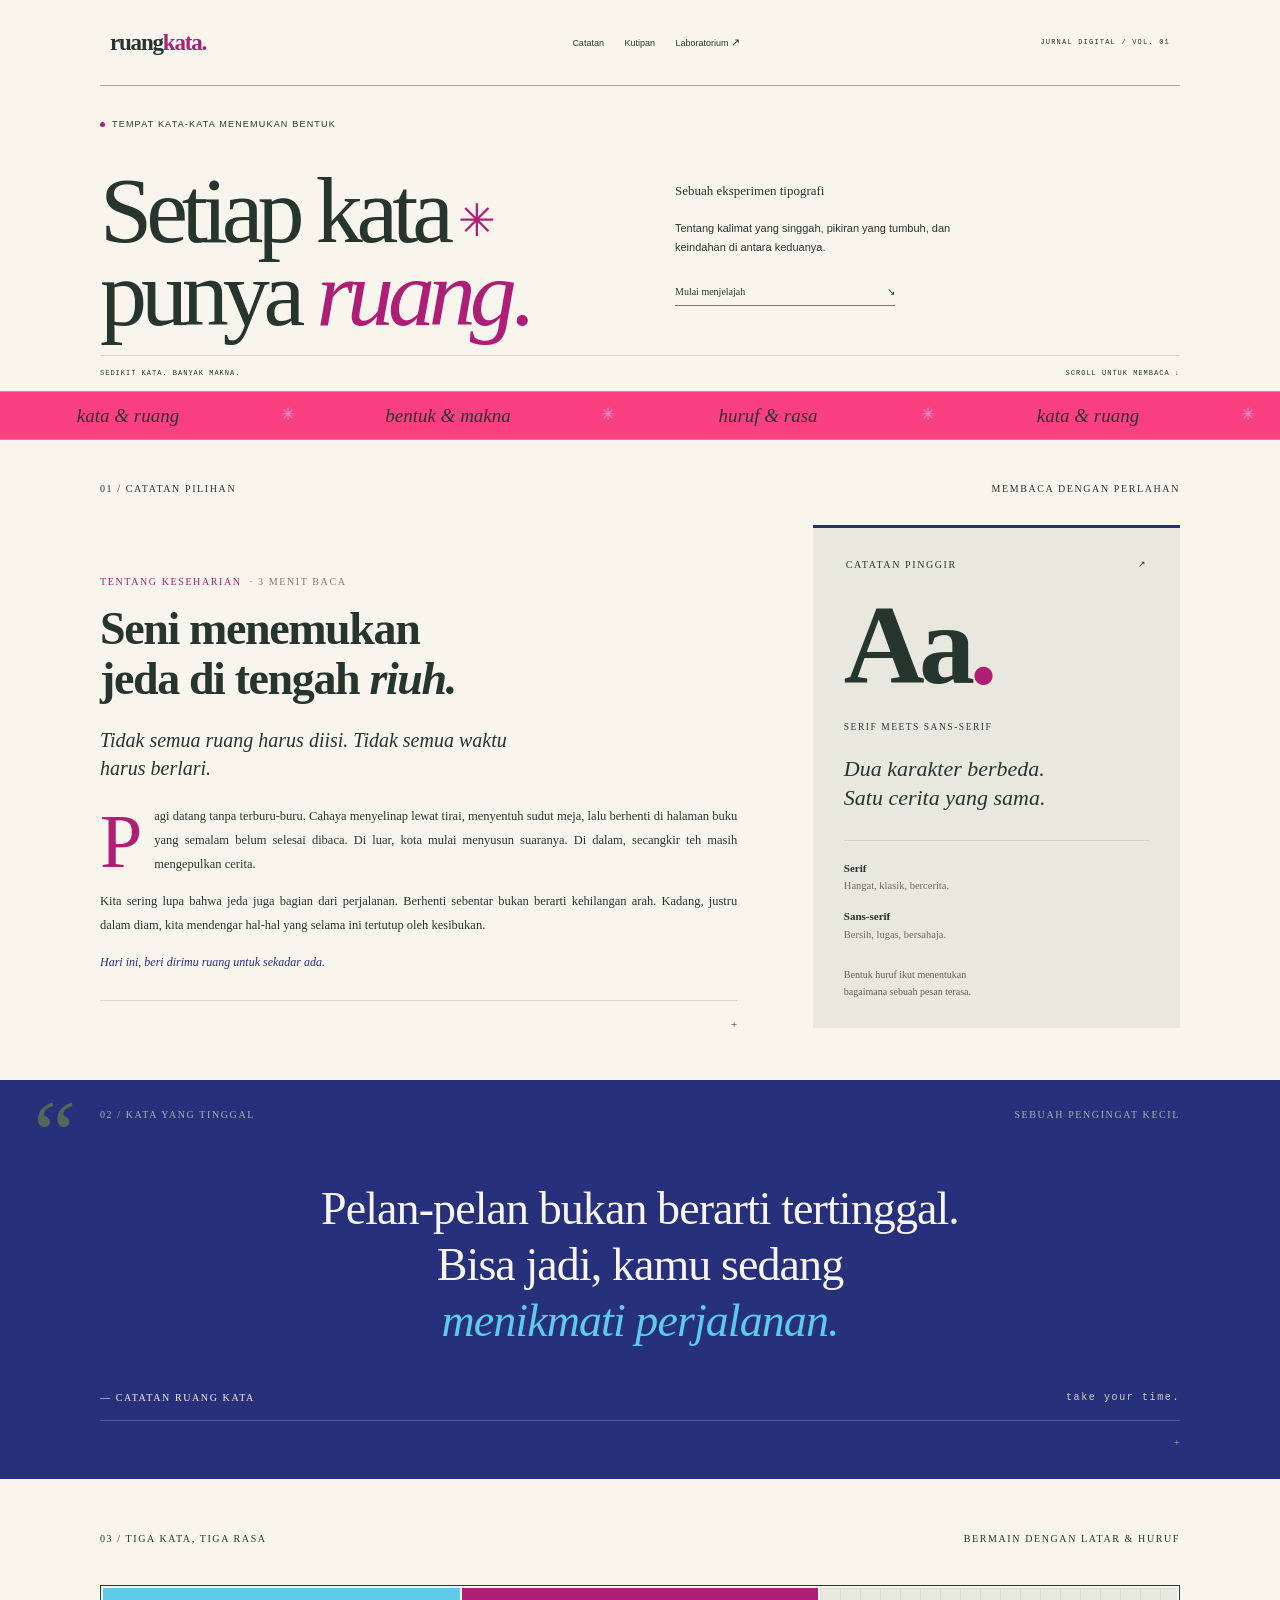
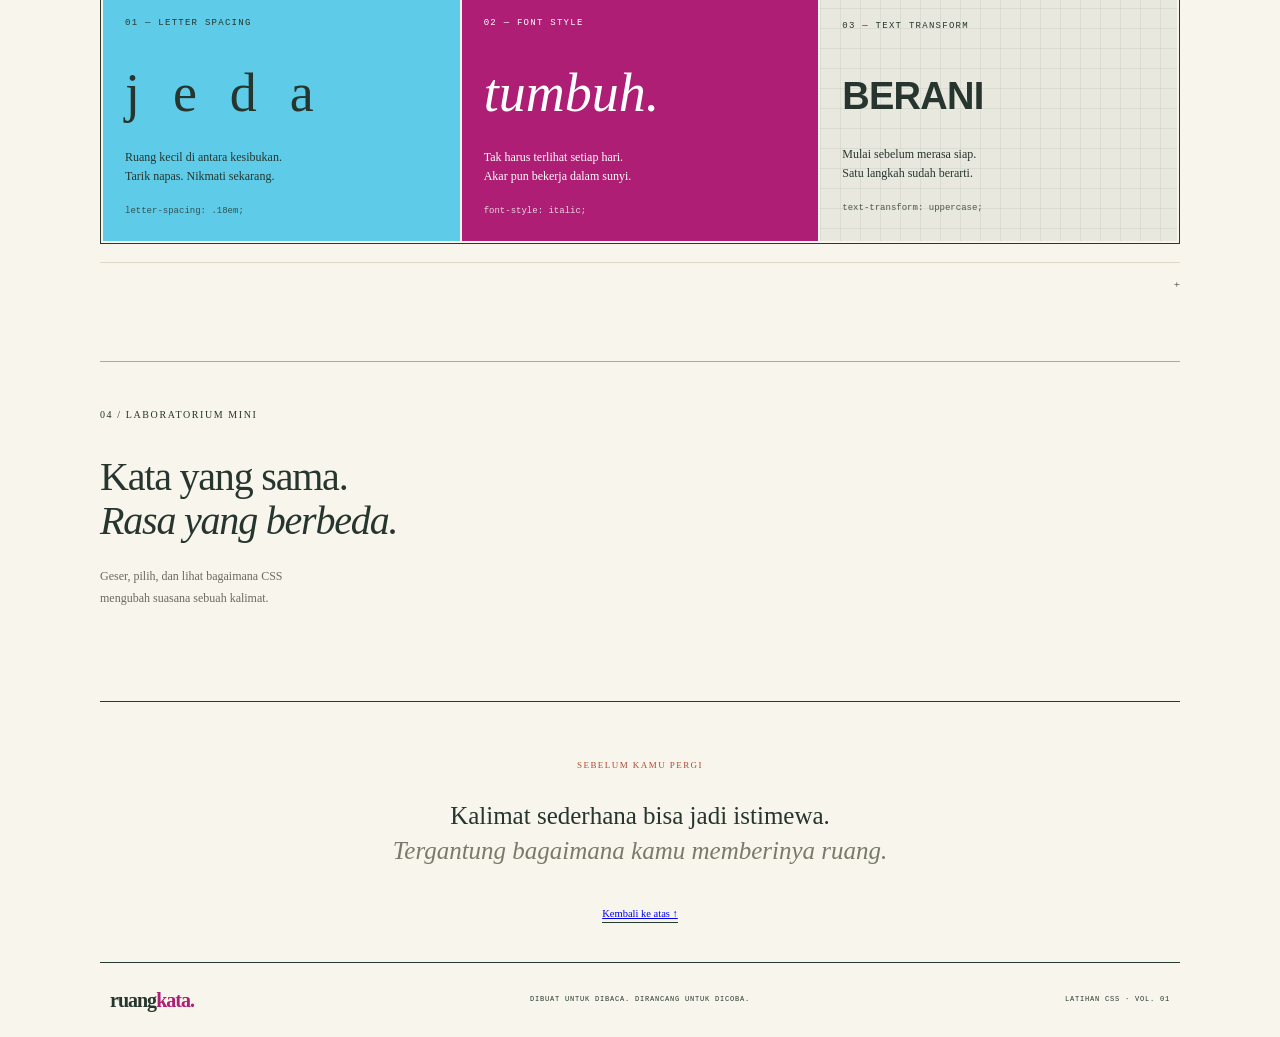
==== tugas csp ver 3/index.html @ 03e9a470 "tugas csp 2 fix" ====
<!DOCTYPE html>
<html lang="id">
<head>
<meta charset="UTF-8">
<meta name="viewport" content="width=device-width, initial-scale=1.0">
<title>ruangkata. — Setiap kata punya ruang</title>

<!-- CSS EXTERNAL: untuk header, hero, pita memanjang, footer -->
<link rel="stylesheet" href="style.css">

<!-- CSS INTERNAL: untuk catatan, quotes, dan tiga kata, tiga rasa -->
<style>
  .bag-label td { padding: 40px 0 0; font-size: 10px; letter-spacing: .16em; text-transform: uppercase; }
  .bag-label td.kn { text-align: right; }

  /* 01 catatan pilihan */
  .kolom-artikel { width: 59%; padding-top: 30px; }
  .jarak         { width: 7%; }
  .kolom-kartu   { width: 34%; padding-top: 28px; padding-bottom: 52px; }
  .meta-artikel  { font-size: 10px; letter-spacing: .16em; text-transform: uppercase; }
  .abu           { color: #7a7a6c; }
  .judul-artikel {
    font-family: Georgia, "Times New Roman", serif;
    font-size: 46px; line-height: 1.08; letter-spacing: -.03em;
    margin-top: 14px;
  }
  .lead {
    font-family: Georgia, "Times New Roman", serif;
    font-style: italic; font-size: 20px; line-height: 1.4;
    margin-top: 22px;
  }
  .isi-artikel { font-size: 12.5px; line-height: 1.95; text-align: justify; margin-top: 22px; }
  .rust-kecil  { font-size: 12px; font-style: italic; color: #27307a; margin-top: 14px; }
  .pie         { border-top: 1px solid #ddd8c8; margin-top: 28px; padding-top: 14px; text-align: right; font-size: 11px; }

  .kartu       { background: #e8e8df; border-top: 3px solid #27307a; padding: 24px 29px 26px; }
  .kartu-atas td { font-size: 10px; letter-spacing: .16em; text-transform: uppercase; }
  .aa {
    font-family: Georgia, "Times New Roman", serif;
    font-weight: bold; font-size: 112px; line-height: 1; letter-spacing: -.05em;
    margin-top: 14px;
  }
  .aa span { color: #ad1e74; }
  .kartu-sub  { font-size: 9.5px; letter-spacing: .16em; text-transform: uppercase; margin-top: 18px; }
  .kartu-ital {
    font-family: Georgia, "Times New Roman", serif;
    font-style: italic; font-size: 22px; line-height: 1.32; margin-top: 18px;
  }
  .kartu-garis { border-top: 1px solid #cfcfc4; margin-top: 28px; padding-top: 18px; }
  .kartu-garis b  { display: block; font-size: 11px; }
  .kartu-garis span.d { display: block; font-size: 10.5px; color: #6b6b60; margin-bottom: 12px; }
  .kartu-cat  { font-size: 10px; line-height: 1.7; color: #5d5d52; margin-top: 22px; }

  /*  02 kata yang tinggal (hijau)*/
  .hijau { background: #27307a; color: #f8f5ec; position: relative; }
  .hijau .tanda {
    position: absolute; left: 24px; top: 6px;
    font-family: Georgia, "Times New Roman", serif;
    font-size: 96px; line-height: 1; color: #55665b; font-style: italic;
  }
  .hijau .bag-label td { padding-top: 26px; color: #a9b5aa; }
  .kutipan {
    font-family: Georgia, "Times New Roman", serif;
    font-size: 46px; line-height: 56px; letter-spacing: -.02em;
    text-align: center; padding: 58px 0 40px;
  }
  .kutipan i { color: #5ecce8; }
  .hijau-bawah td { font-size: 10px; letter-spacing: .16em; text-transform: uppercase; padding-bottom: 14px; }
  .hijau-bawah td.kn { text-align: right; font-family: "Courier New", monospace; color: #d9d2b0; text-transform: none; }
  .hijau-pie { border-top: 1px solid rgba(239, 238, 236, 0.25); text-align: right; font-size: 11px; padding: 12px 0 28px; color: #a9b5aa; }

  /* ----- 03 tiga kata ----- */
  .tiga { width: 100%; margin-top: 38px; border: 1px solid #263a30; }
  .tiga td.kartu3 { width: 33.333%; height: 235px; padding: 28px 22px 22px; }
  .k-kuning { background: #5ecce8; }
  .k-rust   { background: #ad1e74; color: #fff; }
  .k-grid   {
    background-color: #e8e8df;
    background-image:
      linear-gradient(rgba(38,58,48,.07) 1px, transparent 1px),
      linear-gradient(90deg, rgba(38,58,48,.07) 1px, transparent 1px);
    background-size: 20px 20px;
  }
  .k-label { font-family: "Courier New", monospace; font-size: 9px; letter-spacing: .14em; text-transform: uppercase; }
  .k-kata  { font-family: Georgia, "Times New Roman", serif; font-size: 54px; line-height: 1; margin-top: 34px; }
  .k-teks  { font-size: 12px; line-height: 1.6; margin-top: 28px; }
  .k-kode  { font-family: "Courier New", monospace; font-size: 9px; margin-top: 18px; opacity: .8; }
  .tiga-pie { border-top: 1px solid #ddd8c8; margin-top: 18px; padding: 12px 0 52px; text-align: right; font-size: 11px; }
</style>
</head>

<body>
<table class="halaman" id="atas">

<!-- HEADER  -->
<tr><td class="penuh">
<table class="lebar"><tr><td class="garis-b">
  <table class="isi header"><tr>
    <td class="logo"><a href="#atas">ruang<span>kata.</span></a></td>
    <td class="menu"><a href="#catatan">Catatan</a> <a href="#kutipan">Kutipan</a> <a href="#lab">Laboratorium <span style="font-size:11px">↗</span></a></td>
    <td class="meta-atas">Jurnal digital / Vol. 01</td>
  </tr></table>
</td></tr></table>
</td></tr>

<!-- HERO  -->
<tr><td class="penuh">
<table class="lebar"><tr><td>
  <table class="isi">
    <tr><td colspan="2" class="eyebrow label"><br><br><span class="titik"></span>Tempat kata-kata menemukan bentuk</td></tr>
    <tr>
      <td class="hero-kiri">
        <br><h1 class="judul">Setiap kata<span class="bintang">✳</span><br>punya <i>ruang</i><span class="rust">.</span></h1>
      </td>
      <td class="hero-kanan">
        <p class="label">Sebuah eksperimen tipografi</p>
        <p class="ket">Tentang kalimat yang singgah, pikiran yang tumbuh, dan keindahan di antara keduanya.</p>
        <table class="mulai"><tr>
          <td><a href="#catatan">Mulai menjelajah</a></td>
          <td style="text-align:right;font-size:10px"><a href="#catatan">↘</a></td>
        </tr></table>
      </td>
    </tr>
  </table>
  <table class="isi hero-bawah"><tr>
    <td>Sedikit kata. Banyak makna.</td>
    <td style="text-align:right">Scroll untuk membaca ↓</td>
  </tr></table>
</td></tr></table>
</td></tr>

<!--  PITA Full layar panjang  -->
<tr><td class="penuh">
<table class="pita"><tr>
  <td>kata &amp; ruang</td><td class="bt">✳</td>
  <td>bentuk &amp; makna</td><td class="bt">✳</td>
  <td>huruf &amp; rasa</td><td class="bt">✳</td>
  <td>kata &amp; ruang</td><td class="bt">✳</td>
</tr></table>
</td></tr>

<!--  01 CATATAN PILIHAN -->
<tr><td class="penuh" id="catatan">
<table class="lebar"><tr><td>
  <table class="isi bag-label"><tr>
    <td>01 / Catatan pilihan</td>
    <td class="kn">Membaca dengan perlahan</td>
  </tr></table>
  <table class="isi"><tr>
    <td class="kolom-artikel">
      <p class="meta-artikel"><span style="color:#ad1e74">Tentang keseharian</span> <span class="abu">&nbsp;· 3 menit baca</span></p>
      <h2 class="judul-artikel">Seni menemukan<br>jeda di tengah <i>riuh.</i></h2>
      <p class="lead">Tidak semua ruang harus diisi. Tidak semua waktu<br>harus berlari.</p>
      <p class="isi-artikel"><span style="float:left;font-family:Georgia,'Times New Roman',serif;font-size:76px;line-height:.78;color:#ad1e74;padding:8px 12px 0 0">P</span>agi datang tanpa terburu-buru. Cahaya menyelinap lewat tirai, menyentuh sudut meja, lalu berhenti di halaman buku yang semalam belum selesai dibaca. Di luar, kota mulai menyusun suaranya. Di dalam, secangkir teh masih mengepulkan cerita.</p>
      <p class="isi-artikel" style="margin-top:12px">Kita sering lupa bahwa jeda juga bagian dari perjalanan. Berhenti sebentar bukan berarti kehilangan arah. Kadang, justru dalam diam, kita mendengar hal-hal yang selama ini tertutup oleh kesibukan.</p>
      <p class="rust-kecil">Hari ini, beri dirimu ruang untuk sekadar ada.</p>
      <p class="pie">+</p>
    </td>
    <td class="jarak"></td>
    <td class="kolom-kartu">
      <table class="kartu" style="width:100%"><tr><td>
        <table style="width:100%" class="kartu-atas"><tr>
          <td>Catatan pinggir</td>
          <td style="text-align:right;font-size:9px">↗</td>
        </tr></table>
        <p class="aa">Aa<span>.</span></p>
        <p class="kartu-sub">Serif meets sans-serif</p>
        <p class="kartu-ital">Dua karakter berbeda.<br>Satu cerita yang sama.</p>
        <p class="kartu-garis">
          <b>Serif</b><span class="d">Hangat, klasik, bercerita.</span>
          <b>Sans-serif</b><span class="d">Bersih, lugas, bersahaja.</span>
        </p>
        <p class="kartu-cat">Bentuk huruf ikut menentukan<br>bagaimana sebuah pesan terasa.</p>
      </td></tr></table>
    </td>
  </tr></table>
</td></tr></table>
</td></tr>

<!--  02 KATA YANG TINGGAL -->
<tr><td class="penuh hijau" id="kutipan">
<span class="tanda">“</span>
<table class="lebar"><tr><td>
  <table class="isi bag-label"><tr>
    <td>02 / Kata yang tinggal</td>
    <td class="kn">Sebuah pengingat kecil</td>
  </tr></table>
  <table class="isi"><tr>
    <td class="kutipan">Pelan-pelan bukan berarti tertinggal.<br>Bisa jadi, kamu sedang<br><i>menikmati perjalanan.</i></td>
  </tr></table>
  <table class="isi hijau-bawah"><tr>
    <td>— Catatan Ruang Kata</td>
    <td class="kn">take your time.</td>
  </tr></table>
  <table class="isi"><tr><td class="hijau-pie">+</td></tr></table>
</td></tr></table>
</td></tr>

<!--  03 TIGA KATA, TIGA RASA  -->
<tr><td class="penuh">
<table class="lebar"><tr><td class="garis-b">
  <table class="isi bag-label" style="margin-top:0"><tr>
    <td style="padding-top:36px">03 / Tiga kata, tiga rasa</td>
    <td class="kn" style="padding-top:36px">Bermain dengan latar &amp; huruf</td>
  </tr></table>
  <table class="isi">
    <tr><td>
      <table class="tiga"><tr>
        <td class="kartu3 k-kuning">
          <p class="k-label">01 — letter spacing</p>
          <p class="k-kata" style="letter-spacing:.18em">j e d a</p>
          <p class="k-teks">Ruang kecil di antara kesibukan.<br>Tarik napas. Nikmati sekarang.</p>
          <p class="k-kode">letter-spacing: .18em;</p>
        </td>
        <td class="kartu3 k-rust">
          <p class="k-label">02 — font style</p>
          <p class="k-kata" style="font-style:italic">tumbuh.</p>
          <p class="k-teks">Tak harus terlihat setiap hari.<br>Akar pun bekerja dalam sunyi.</p>
          <p class="k-kode">font-style: italic;</p>
        </td>
        <td class="kartu3 k-grid">
          <p class="k-label">03 — text transform</p>
          <p class="k-kata" style="font-family:Arial,Helvetica,sans-serif;font-weight:900;font-size:38px;letter-spacing:-.02em;text-transform:uppercase;margin-top:42px">berani</p>
          <p class="k-teks" style="margin-top:30px">Mulai sebelum merasa siap.<br>Satu langkah sudah berarti.</p>
          <p class="k-kode">text-transform: uppercase;</p>
        </td>
      </tr></table>
      <p class="tiga-pie">+</p>
    </td></tr>
  </table>
</td></tr></table>
</td></tr>

<!--  04 LABORATORIUM MINI -->
<tr><td class="penuh" id="lab">
<table class="lebar"><tr><td style="border-bottom:1px solid #263a30">
  <table class="isi">
    <tr><td style="padding-top:44px;font-size:10px;letter-spacing:.16em;text-transform:uppercase">04 / Laboratorium mini</td></tr>
    <tr><td style="padding-top:32px;font-family:Georgia,'Times New Roman',serif;font-size:40px;line-height:1.1;letter-spacing:-.03em">Kata yang sama.<br><i>Rasa yang berbeda.</i></td></tr>
    <tr><td style="padding-top:22px;font-size:12px;line-height:1.85;color:#6b6b60">Geser, pilih, dan lihat bagaimana CSS<br>mengubah suasana sebuah kalimat.</td></tr>
    <tr><td style="height:92px"></td></tr>
  </table>
</td></tr></table>
</td></tr>

<!-- PENUTUP -->
<tr><td class="penuh">
<table class="lebar"><tr><td style="border-bottom:1px solid #263a30">
  <table class="isi">
    <tr><td style="padding-top:56px;text-align:center;font-size:9px;letter-spacing:.16em;text-transform:uppercase;color:#b04a32">Sebelum kamu pergi</td></tr>
    <tr><td style="padding-top:24px;text-align:center;font-family:Georgia,'Times New Roman',serif;font-size:25px;line-height:1.4">Kalimat sederhana bisa jadi istimewa.</td></tr>
    <tr><td style="text-align:center;font-family:Georgia,'Times New Roman',serif;font-style:italic;font-size:25px;line-height:1.4;color:#7a7a6c">Tergantung bagaimana kamu memberinya ruang.</td></tr>
    <tr><td style="padding:34px 0 38px;text-align:center"><a href="#atas" style="font-size:10.5px;border-bottom:1px solid #263a30;padding-bottom:3px">Kembali ke atas ↑</a></td></tr>
  </table>
</td></tr></table>
</td></tr>

<!--  FOOTER  -->
<tr><td class="penuh">
<table class="lebar"><tr><td>
  <table class="isi footer"><tr>
    <td class="logo-kecil">ruang<span>kata.</span></td>
    <td class="tengah-f">Dibuat untuk dibaca. Dirancang untuk dicoba.</td>
    <td class="kanan-f">Latihan CSS · Vol. 01</td>
  </tr></table>
</td></tr></table>
</td></tr>

</table>
</body>
</html>
---- tugas csp ver 3/style.css ----
* {
    margin: 0;
    padding: 0;
    box-sizing: border-box;
}

html {
    scroll-behavior: smooth;
}

body {
    background-color: #f7f5ec;
    color: #26352d;
    font-family: Georgia, "Times New Roman", serif;
    font-size: 13px;
    line-height: 1.7;
    overflow-x: hidden;
}

/* warna utama web */

:root {
    --background: #f7f5ec;
    --dark: #26352d;
    --green: #27307a;
    --rust: #ad1e74;
    --yellow: #f94081;
    --gray: #7a7a6c;
    --line: #d9d6ca;
}


/* untuk tabel */

.halaman {
    width: 100%;
    border-collapse: collapse;
    table-layout: fixed;
}

.halaman > tbody > tr > td {
    padding: 0;
    vertical-align: top;
}

.penuh {
    width: 100%;
    padding: 0 !important;
}


.lebar {
    width: 86%;
    max-width: 1080px;
    margin: 0 auto;
    border-collapse: collapse;
}



.isi {
    width: 100%;
    border-collapse: collapse;
    table-layout: fixed;
}

.isi td {
    vertical-align: middle;
}


/* header dan navbar */

.garis-b {
    border-bottom: 1px solid #aaa99c;
    padding: 15px 0 !important;
}

.header {
    width: 100%;
    border-collapse: collapse;
}

.header td {
    padding: 8px 10px;
    vertical-align: middle;
}

/* Logo */

.logo {
    width: 30%;
    text-align: left;
    font-family: Georgia, "Times New Roman", serif;
    font-size: 23px;
    font-weight: bold;
    letter-spacing: -1.2px;
}

.logo a {
    color: var(--dark);
    text-decoration: none;
}

.logo span,
.logo-kecil span {
    color: var(--rust);
}

/* navbar */

.menu {
    width: 43%;
    text-align: center;
    white-space: nowrap;
    font-family: Arial, Helvetica, sans-serif;
    font-size: 9px;
}

.menu a {
    display: inline-block;
    margin: 0 9px;
    color: var(--dark);
    text-decoration: none;
    transition: color .3s ease;
}

.menu a:hover {
    color: var(--rust);
}

/* Keterangan jurnal */

.meta-atas {
    width: 27%;
    text-align: right;
    font-family: "Courier New", monospace;
    font-size: 7px;
    letter-spacing: 1.2px;
    text-transform: uppercase;
}


/* hero */

.eyebrow {
    font-family: Arial, Helvetica, sans-serif;
    font-size: 9px;
    letter-spacing: 1.2px;
    text-transform: uppercase;
}

.label {
    color: var(--dark);
}

.titik {
    display: inline-block;
    width: 5px;
    height: 5px;
    margin-right: 7px;
    border-radius: 50%;
    background-color: var(--rust);
    vertical-align: middle;
}

/* Area judul */

.hero-kiri {
    width: 66%;
    padding: 15px 0 20px !important;
    vertical-align: middle !important;
}

.hero-kanan {
    width: 34%;
    padding: 20px 0 20px 35px !important;
    vertical-align: middle !important;
}

/* Judul utama */

.judul {
    font-family: Georgia, "Times New Roman", serif;
    font-size: clamp(55px, 8.2vw, 94px);
    font-weight: normal;
    line-height: .88;
    letter-spacing: -.065em;
    color: var(--dark);
}

/* Bintang pada judul */

.bintang {
    display: inline-block;
    margin-left: 10px;
    color: var(--rust);
    font-size: .48em;
    font-weight: normal;
    vertical-align: 15%;
}

/* Kata ruang */

.judul i {
    color: var(--rust);
    font-weight: normal;
}

/* Warna titik setelah ruang */

.rust {
    color: var(--rust);
}

/* Deskripsi hero */

.hero-kanan .label {
    margin-bottom: 16px;
}

.ket {
    max-width: 280px;
    margin-bottom: 20px;
    font-family: Arial, Helvetica, sans-serif;
    font-size: 11px;
    line-height: 1.8;
    color: var(--dark);
}

/* Link mulai menjelajah */

.mulai {
    width: 90%;
    max-width: 220px;
    border-collapse: collapse;
    border-bottom: 1px solid #77796e;
    font-size: 10px;
}

.mulai td {
    padding: 5px 0;
}

.mulai a {
    color: var(--dark);
    text-decoration: none;
}

.mulai a:hover {
    color: var(--rust);
}


.hero-bawah {
    border-top: 1px solid var(--line);
    font-family: "Courier New", monospace;
    font-size: 7px;
    letter-spacing: 1px;
    text-transform: uppercase;
}

.hero-bawah td {
    padding: 12px 0 !important;
}



.pita {
    width: 100%;
    border-collapse: collapse;
    table-layout: fixed;
    background-color: var(--yellow);
    border-top: 1px solid #bd9e51;
    border-bottom: 1px solid #bd9e51;
    text-align: center;
}

/* Isi pita */

.pita td {
    height: 48px;
    padding: 5px 3px;
    vertical-align: middle;
    background-color: var(--yellow);
    font-family: Georgia, "Times New Roman", serif;
    font-size: 19px;
    font-style: italic;
    white-space: nowrap;
}

/* Simbol bintang */

.pita .bt {
    width: 5%;
    font-size: 17px;
    font-style: normal;
    color: #ec97cc;
}

/* pita full layar */

.pita {
    margin: 0;
}


/* footer */

.footer {
    width: 100%;
    border-collapse: collapse;
}

.footer td {
    padding: 20px 10px;
    vertical-align: middle;
}

/* Logo footer */

.logo-kecil {
    width: 25%;
    font-family: Georgia, "Times New Roman", serif;
    font-size: 20px;
    font-weight: bold;
    letter-spacing: -1px;
}

/* Tulisan tengah footer */

.tengah-f {
    width: 50%;
    text-align: center;
    font-family: "Courier New", monospace;
    font-size: 7px;
    letter-spacing: .8px;
    text-transform: uppercase;
}

/* Tulisan kanan footer */

.kanan-f {
    width: 25%;
    text-align: right;
    font-family: "Courier New", monospace;
    font-size: 7px;
    letter-spacing: .8px;
    text-transform: uppercase;
}


/* animasi dan hover */

a {
    transition: color .25s ease;
}

a:hover {
    color: var(--rust);
}


/* reponsive tablet */

@media screen and (max-width: 900px) {

    .lebar {
        width: 90%;
    }

    .judul {
        font-size: clamp(48px, 8vw, 72px);
    }

    .hero-kanan {
        padding-left: 20px !important;
    }

    .menu a {
        margin: 0 5px;
    }

    .pita td {
        font-size: 16px;
    }

}


/* reponsive hp */

@media screen and (max-width: 600px) {

    .lebar {
        width: 92%;
    }

    /* Header */

    .header td {
        padding: 8px 3px;
    }

    .logo {
        width: 28%;
        font-size: 17px;
    }

    .menu {
        width: 72%;
        text-align: right;
        font-size: 8px;
    }

    .menu a {
        margin: 0 3px;
    }

    .meta-atas {
        display: none;
    }

    /* Hero */

    .hero-kiri {
        width: 65%;
    }

    .hero-kanan {
        width: 35%;
        padding-left: 8px !important;
    }

    .judul {
        font-size: clamp(35px, 8vw, 48px);
        letter-spacing: -.06em;
    }

    .bintang {
        margin-left: 3px;
    }

    .ket {
        font-size: 8px;
    }

    .hero-kanan .label {
        font-size: 7px;
    }

    .mulai {
        font-size: 8px;
    }

    /* Pita kuning */

    .pita td {
        height: 40px;
        font-size: 12px;
    }

    .pita .bt {
        font-size: 11px;
    }

    /* Footer */

    .logo-kecil {
        font-size: 15px;
    }

    .tengah-f,
    .kanan-f {
        font-size: 5px;
        letter-spacing: .3px;
    }

}
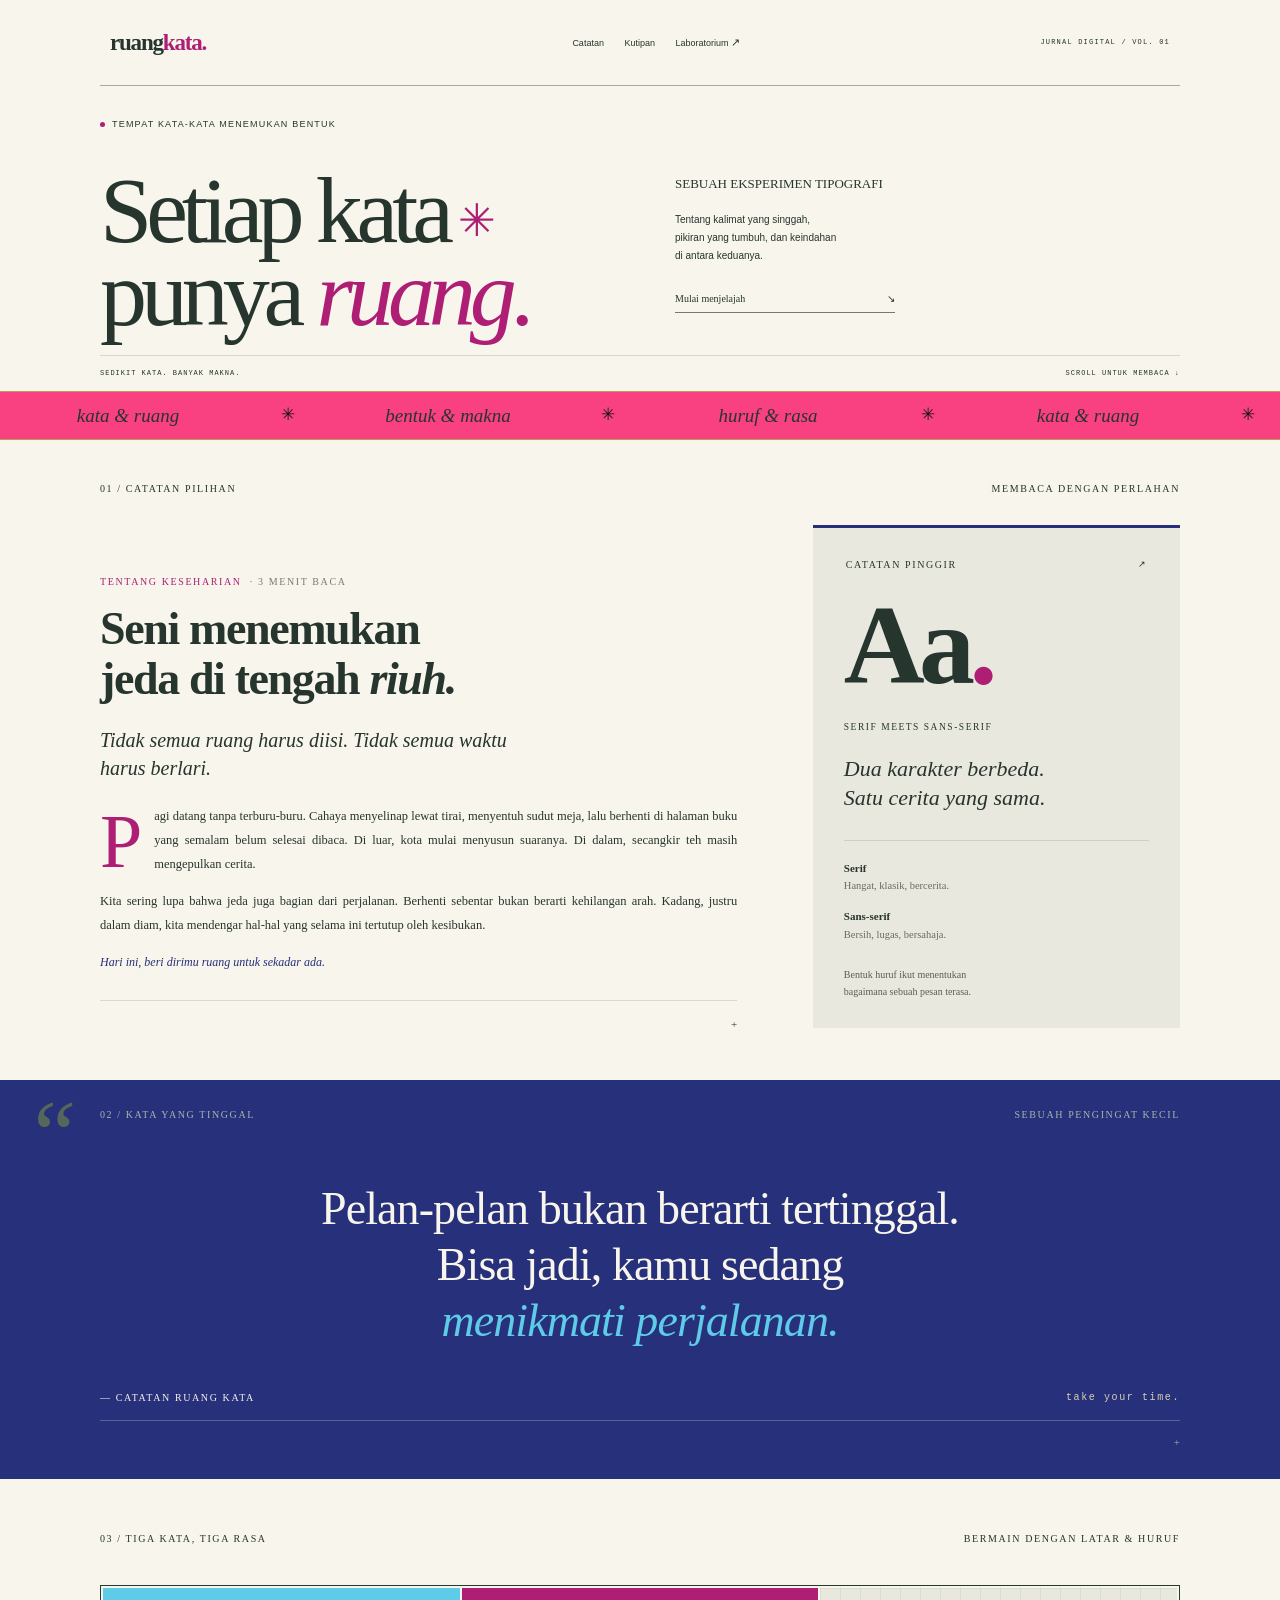
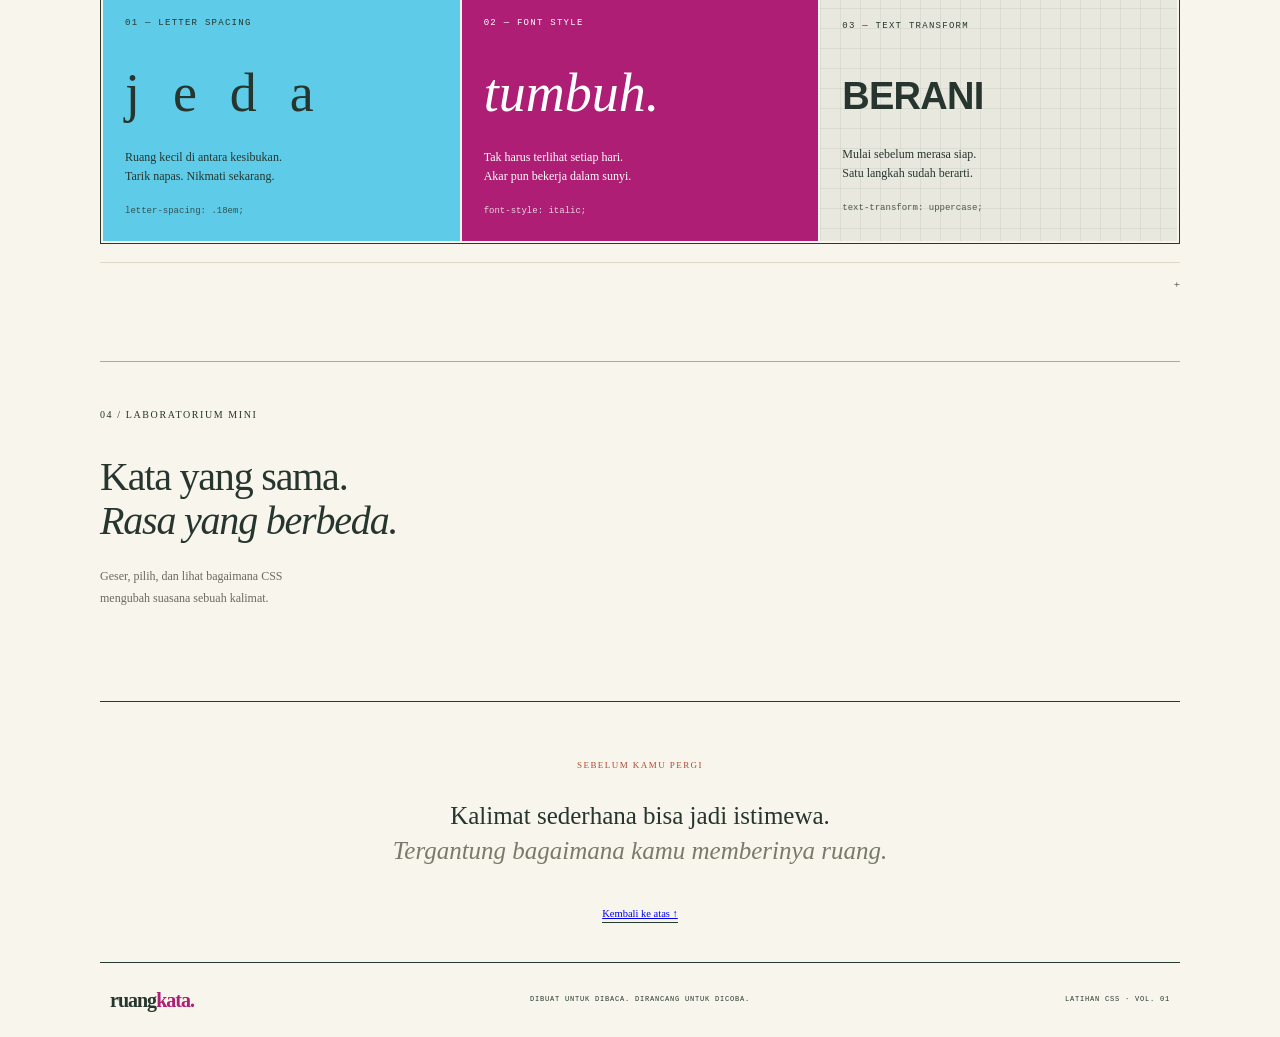
==== commit c292a66d: "fix" ====
--- a/tugas csp ver 3/index.html
+++ b/tugas csp ver 3/index.html
@@ -113,8 +113,8 @@
         <br><h1 class="judul">Setiap kata<span class="bintang">✳</span><br>punya <i>ruang</i><span class="rust">.</span></h1>
       </td>
       <td class="hero-kanan">
-        <p class="label">Sebuah eksperimen tipografi</p>
-        <p class="ket">Tentang kalimat yang singgah, pikiran yang tumbuh, dan keindahan di antara keduanya.</p>
+        <p class="label">SEBUAH EKSPERIMEN TIPOGRAFI</p>
+        <p class="ket">Tentang kalimat yang singgah, <br>pikiran yang tumbuh, dan keindahan <br> di antara keduanya.</p>
         <table class="mulai"><tr>
           <td><a href="#catatan">Mulai menjelajah</a></td>
           <td style="text-align:right;font-size:10px"><a href="#catatan">↘</a></td>
--- a/tugas csp ver 3/style.css
+++ b/tugas csp ver 3/style.css
@@ -223,7 +223,7 @@
     max-width: 280px;
     margin-bottom: 20px;
     font-family: Arial, Helvetica, sans-serif;
-    font-size: 11px;
+    font-size: 10px;
     line-height: 1.8;
     color: var(--dark);
 }
@@ -295,7 +295,7 @@
     width: 5%;
     font-size: 17px;
     font-style: normal;
-    color: #ec97cc;
+    color: #161415;
 }
 
 /* pita full layar */
@@ -453,7 +453,7 @@
         font-size: 8px;
     }
 
-    /* Pita kuning */
+    /* Pita */
 
     .pita td {
         height: 40px;
